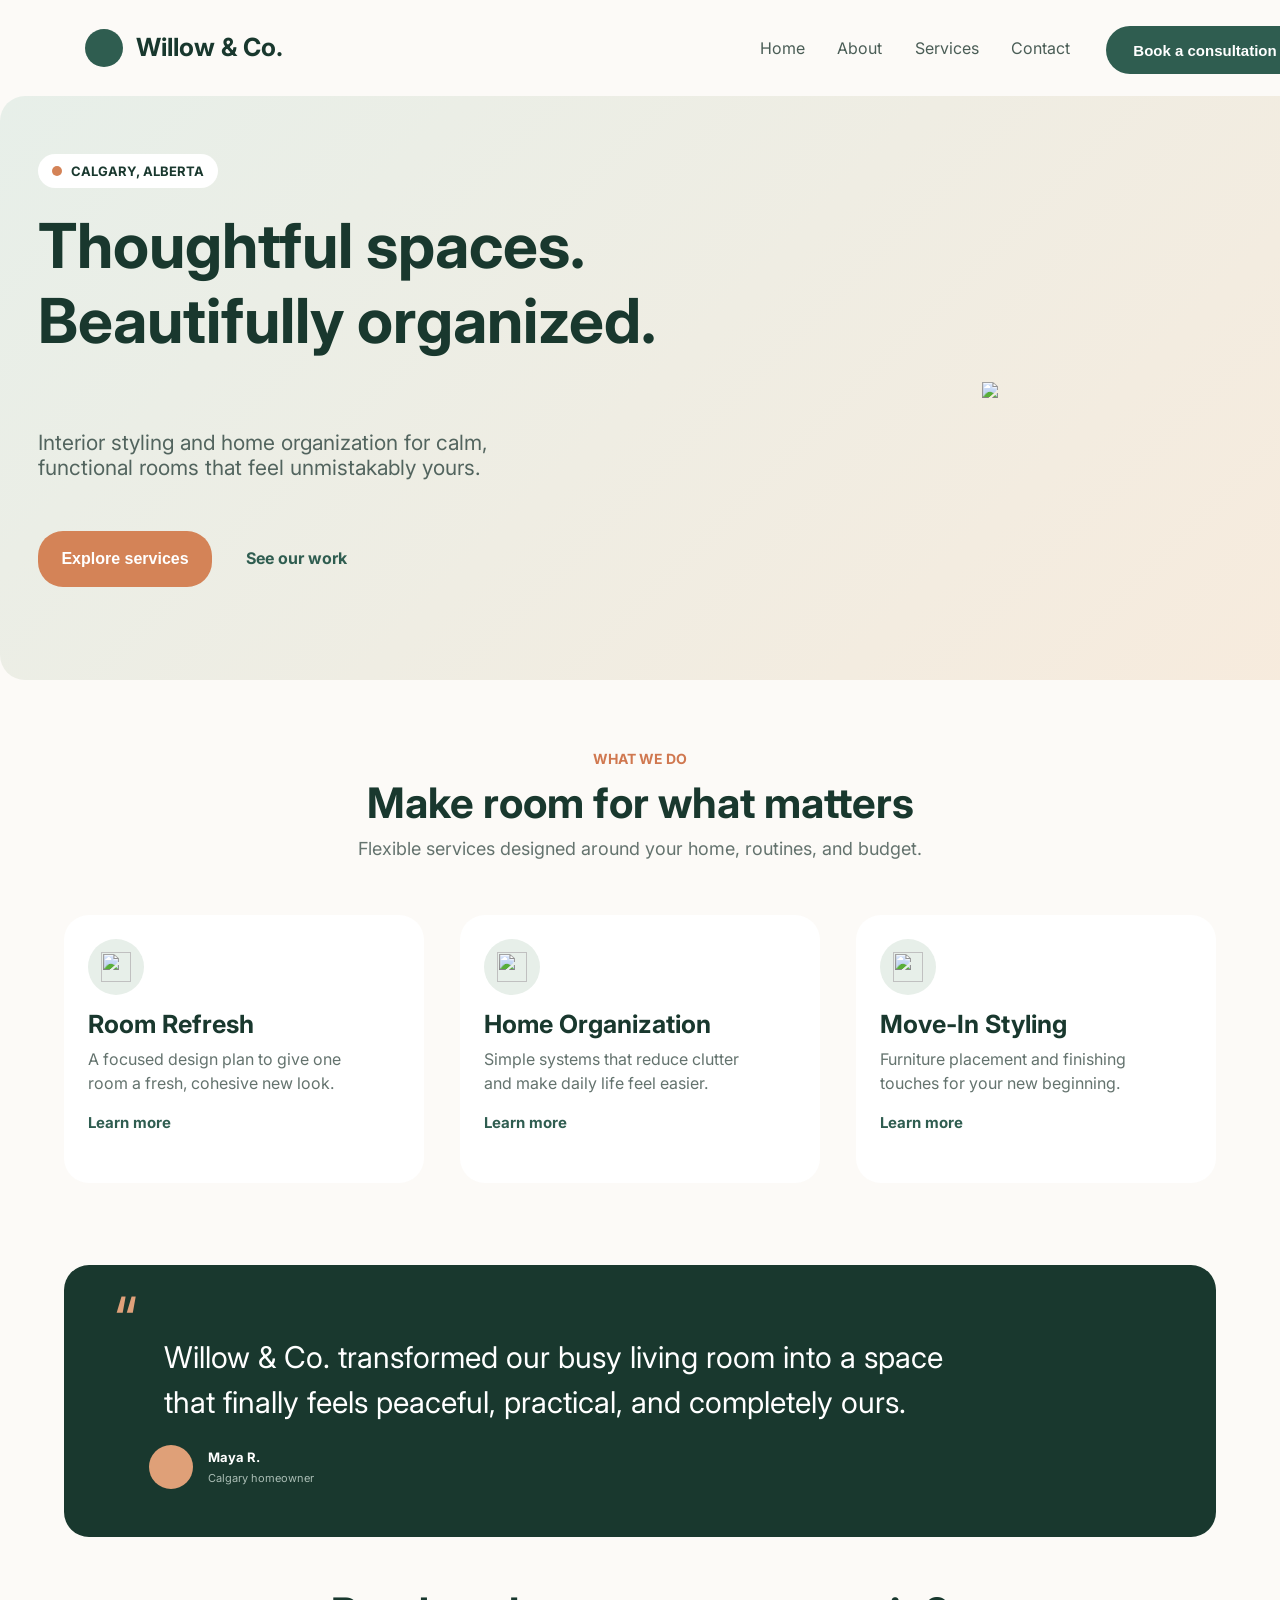
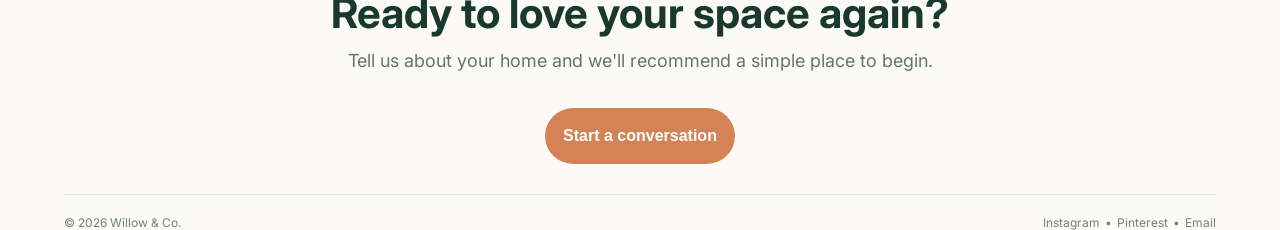
==== Website Recreation Assignment/index.html @ 3786ad33 "Add files via upload" ====
<!DOCTYPE html>

<html lang="en">

<head>
    <meta charset="UTF-8">
    <meta name="viewport" content="width=device-width, initial-scale=1.0">
    <title>Willow & Co.</title>
    <link rel="stylesheet" href="style.css">
</head>

<body>
    <header>
            <div class="logo-icon">
                <img src="/images/logo.png">
            </div>
            <h1 id="willow-text-nav">Willow & Co.</h1>
        <nav class="nav-links">
            <a href="" class="links">Home</a>
            <a href="" class="links">About</a>
            <a href="" class="links">Services</a>
            <a href="" class="links">Contact</a>
        </nav>
        <button id="consultation-button">Book a consultation</button>
    </header>
    <main>
        <section class="first-section">
            <div class="first-section-container">
                <div class="region-icon">
                    <div class="region-circle"></div>
                    <p id="region-text">CALGARY, ALBERTA</p>
                </div>
                <div class="first-section-header">
                    <h1 id="first-section-header-text">Thoughtful spaces.<br>Beautifully organized.</h1>
                </div>
                <div class="first-section-body">
                    <p id="first-section-body-text">Interior styling and home organization for calm,<br>functional rooms that feel unmistakably yours.</p>
                    <button id="explore-services-button">Explore services</button>
                    <a href="" class="links" id="see-work-link">See our work</a>
                </div>
                <div class="interior-image-div">
                    <img src="/images/interior.png">
                </div>
            </div>
        </section>
        <section class="second-section">
            <div class="second-section-text">
                <p id="what-we-do-text">WHAT WE DO</p>
                <h2>Make room for what matters</h2>
                <p>Flexible services designed around your home, routines, and budget.</p>
            </div>
        </section>
        <section class="third-section">
            <div class="grid-boxes">
                <div class="grid-box">
                    <div class="box-icon">
                        <img src="/images/icon-1.png">
                    </div>
                <h3>Room Refresh</h3>
                <p>A focused design plan to give one<br>room a fresh, cohesive new look.</p>
                <a href="">Learn more</a>
                </div>
                <div class="grid-box">
                    <div class="box-icon">
                        <img src="/images/icon-2.png">
                    </div>
                <h3>Home Organization</h3>
                <p>Simple systems that reduce clutter<br>and make daily life feel easier.</p>
                <a href="">Learn more</a>
                </div>
                <div class="grid-box">
                    <div class="box-icon">
                        <img src="/images/icon-3.png">
                    </div>
                <h3>Move-In Styling</h3>
                <p>Furniture placement and finishing<br>touches for your new beginning.</p>
                <a href="">Learn more</a>
                </div>
            </div>
        </section>
        <section class="fourth-section">
            <div class="review-div">
                <p class="quote">“</p>
                <p class="review-text">Willow & Co. transformed our busy living room into a space<br>that finally feels peaceful, practical, and completely ours.</p>
                <div class="review-writer-div">
                    <div class="review-writer-circle"></div>
                    <div class="review-writer-info-div">
                        <p class="review-writer-name">Maya R.</p>
                        <p class="review-writer-location">Calgary homeowner</p>
                    </div>
                </div>
            </div>
        </section>
        <section class="fifth-section">
            <div class="fifth-section-div">
                <h2>Ready to love your space again?</h2>
                <p>Tell us about your home and we'll recommend a simple place to begin.</p>
                <button>Start a conversation</button>
            </div>
        </section>
    </main>
    <footer>
        <p>© 2026 Willow & Co.</p>
        <div class="footer-links">
            <a href="">Instagram</a>
            <span>•</span>
            <a href="">Pinterest</a>
            <span>•</span>
            <a href="">Email</a>
        </div>
    </footer>
</body>

</html>
---- Website Recreation Assignment/style.css ----
@import url('https://fonts.googleapis.com/css2?family=Inter:wght@400;500;600;700&display=swap');

* {
    margin: 0;
}

body {
    font-family: 'Inter', sans-serif;
    background-color: #fcfaf7;
}

header {
    height: 96px;
}

.logo-icon {
    width: 38px;
    height: 38px;

    background-color: #2F5D50;
    border-radius: 50%;

    position: relative;
    top: 29px;
    left: 85px;
}

.logo-icon img {
    width: 17px;
    height: 17px;

    position: relative;
    top: 6px;
    left: 10px;
}

#willow-text-nav {
    position: absolute;
    top: 32px;
    left: 136px;

    color: #19382E;
    font-size: 25px;
    font-weight: bold;
}

.nav-links {
    display: flex;
    justify-content: space-between;

    width: 310px;

    position: absolute;
    top: 38px;
    left: 760px;
}

.links {
    text-decoration: none;
    color: #4A5D56;
    font-size: 16px;
}

#consultation-button {
    background-color: #2F5D50;
    border-radius: 25px;
    border: none;
    width: 198px;
    height: 48px;

    position: absolute;
    top: 26px;
    left: 1106px;

    color: #FFFFFF;
    font-size: 15px;
    font-weight: bold;
}

.first-section {
    padding-top: 0;
}

.first-section-container {
    height: 584px;
    width: 1312px;

    position: relative;
    margin: 0 auto;

    background: linear-gradient(135deg, #E7EFE9, #F7EBDD);
    border-radius: 25px;
}

.region-icon {
    height: 34px;
    width: 180px;

    position: relative;
    top: 58px;
    left: 38px;

    background-color: #FFFFFF;
    border-radius: 25px;

    display:flex;
    justify-content: center;
    align-items: center;
    gap: 9px;
}

.region-circle {
    width: 10px;
    height: 10px;
    
    background-color: #D48357;
    border-radius: 50%;
}

#region-text {
    color: #19382E;
    font-size: 13px;
    font-weight: bold;
}

.first-section-header {
    position: relative;
    top: 78px;
    left: 38px;
}

#first-section-header-text {
    color: #19382E;
    font-size: 62px;
    font-weight: bold;
}

.first-section-body {
    position: relative;
    top: 150px;
    left: 38px;
}

#first-section-body-text {
    color: #52645E;
    font-size: 21px;
}

#explore-services-button {
    background-color: #D48357;
    border-radius: 25px;
    border: none;
    width: 174px;
    height: 56px;

    position: relative;
    top: 51px;

    color: #FFFFFF;
    font-size: 16px;
    font-weight: bold;
}

#see-work-link {
    position: relative;
    left: 30px;
    top: 51px;

    color: #2F5D50;
    font-size: 16px;
    font-weight: bold;
}

.interior-image-div {
    width: 500px;
    height: 452px;

    position: absolute;
    top: 68px;
    right: 72px;

    display: flex;
    justify-content: center;
    align-items: center;
}

.second-section {
    padding-top: 70px;
}

.second-section-text {
    display: flex;
    flex-direction: column;
    justify-content: center;
    align-items: center;
    gap: 10px;
}

#what-we-do-text {
    color: #D07850;
    font-size: 14px;
    font-weight: bold;
}

.second-section-text h2{
    color: #19382E;
    font-size: 42px;
    font-weight: bold;
}

.second-section-text p{
    color: #64736E;
    font-size: 18px;
}

.grid-boxes {
    display: grid;
    grid-template-columns: repeat(3, 1fr);
    gap: 36px;

    width: 90%;
    max-width: 1312px;
    margin: 40px auto;
}

.grid-box {
    background-color: white;
    height: 220px;
    padding: 24px;
    border-radius: 18px;
    min-width: 0;
}

.third-section {
    margin-top: 56px;
}

.grid-box {
    background-color: #FFFFFF;
    height: 220px;
    padding: 24px;
    border-radius: 25px;
}

.box-icon {
    width: 56px;
    height: 56px;

    background-color: #E7EFE9;
    border-radius: 50%;

    display: flex;
    justify-content: center;
    align-items: center;
}

.box-icon img {
    width: 30px;
    height: 30px;
}

.grid-box h3 {
    margin-top: 14px;

    color: #19382E;
    font-size: 25px;
    font-weight: bold;
}

.grid-box p {
    margin-top: 8px;

    color: #64736E;
    font-size: 16px;
    line-height: 1.5;
}

.grid-box a {
    display: block;

    margin-top: 18px;

    color: #2F5D50;
    font-size: 15px;
    font-weight: bold;
    text-decoration: none;
}

.fourth-section {
    margin-top: 82px;
}

.review-div {
    width: 90%;
    max-width: 1248px;
    height: 272px;

    margin: 0 auto;

    background-color: #19382E;
    border-radius: 25px;

    position: relative;
}

.quote {
    position: absolute;
    top: 15px;
    left: 50px;

    color: #DFA17A;
    font-size: 68px;
}

.review-text {
    position: absolute;
    top: 70px;
    left: 100px;

    color: #FFFFFF;
    font-size: 30px;
    line-height: 1.5;
}

.review-writer-div {
    position: absolute;
    top: 180px;
    left: 85px;

    display: flex;
    align-items: center;
    gap: 15px;
}

.review-writer-circle {
    width: 44px;
    height: 44px;

    background-color: #DFA078;
    border-radius: 50%;
}

.review-writer-info-div {
    display: flex;
    flex-direction: column;
    gap: 6px;
}

.review-writer-name {
    color: #FFFFFF;
    font-size: 13px;
    font-weight: bold;
}

.review-writer-location {
    color: #AABDB5;
    font-size: 11px;
}

.fifth-section {
    margin-top: 50px;
}

.fifth-section-div {
    display: flex;
    flex-direction: column;
    align-items: center;
    gap: 12px;

    text-align: center;
}

.fifth-section-div h2 {
    color: #19382E;
    font-size: 42px;
    font-weight: bold;
}

.fifth-section-div p {
    color: #64736E;
    font-size: 18px;
}

.fifth-section-div button {
    width: 190px;
    height: 56px;

    margin-top: 25px;

    background-color: #D48357;
    border: none;
    border-radius: 28px;

    color: #FFFFFF;
    font-size: 16px;
    font-weight: bold;
}

footer {
    width: 90%;
    max-width: 1312px;

    margin: 30px auto 0;
    padding-top: 20px;

    border-top: 1px solid #E2E5E2;

    display: flex;
    justify-content: space-between;
    align-items: center;

    color: #72807B;
    font-size: 12px;
}

.footer-links {
    display: flex;
    gap: 5px;
}

.footer-links a {
    color: #72807B;
    text-decoration: none;
}
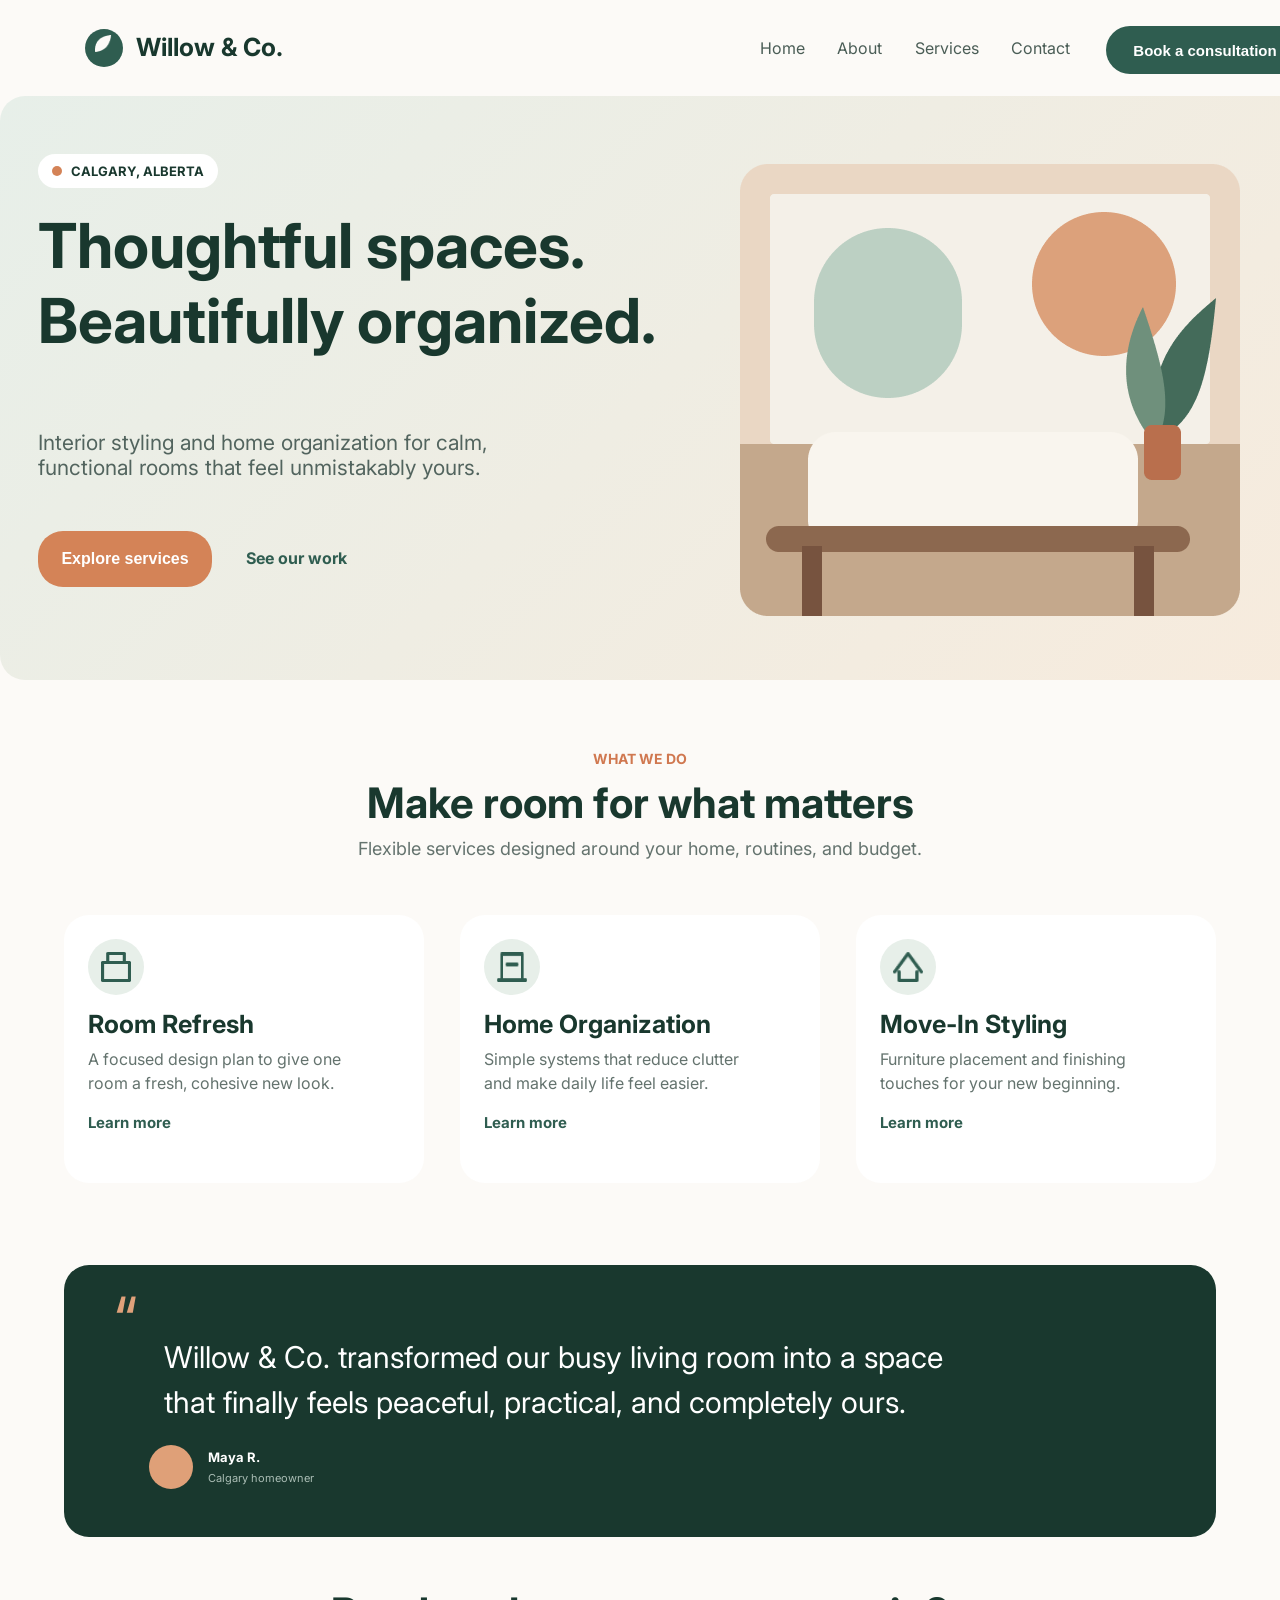
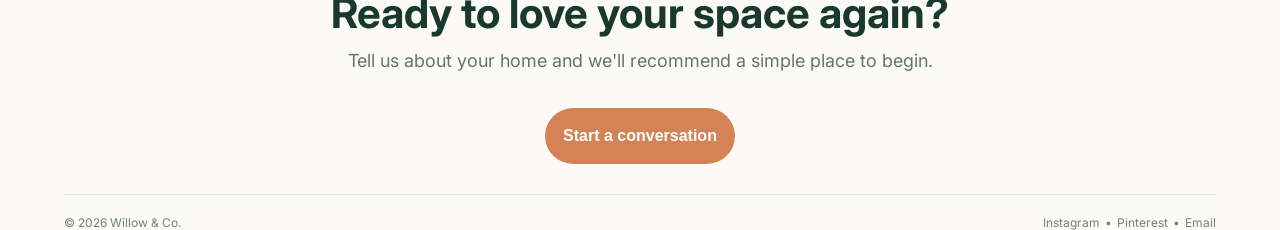
==== commit 408437e6: "Update index.html" ====
--- a/Website Recreation Assignment/index.html
+++ b/Website Recreation Assignment/index.html
@@ -12,7 +12,7 @@
 <body>
     <header>
             <div class="logo-icon">
-                <img src="/images/logo.png">
+                <img src="images/logo.png">
             </div>
             <h1 id="willow-text-nav">Willow & Co.</h1>
         <nav class="nav-links">
@@ -39,7 +39,7 @@
                     <a href="" class="links" id="see-work-link">See our work</a>
                 </div>
                 <div class="interior-image-div">
-                    <img src="/images/interior.png">
+                    <img src="images/interior.png">
                 </div>
             </div>
         </section>
@@ -54,7 +54,7 @@
             <div class="grid-boxes">
                 <div class="grid-box">
                     <div class="box-icon">
-                        <img src="/images/icon-1.png">
+                        <img src="images/icon-1.png">
                     </div>
                 <h3>Room Refresh</h3>
                 <p>A focused design plan to give one<br>room a fresh, cohesive new look.</p>
@@ -62,7 +62,7 @@
                 </div>
                 <div class="grid-box">
                     <div class="box-icon">
-                        <img src="/images/icon-2.png">
+                        <img src="images/icon-2.png">
                     </div>
                 <h3>Home Organization</h3>
                 <p>Simple systems that reduce clutter<br>and make daily life feel easier.</p>
@@ -70,7 +70,7 @@
                 </div>
                 <div class="grid-box">
                     <div class="box-icon">
-                        <img src="/images/icon-3.png">
+                        <img src="images/icon-3.png">
                     </div>
                 <h3>Move-In Styling</h3>
                 <p>Furniture placement and finishing<br>touches for your new beginning.</p>
@@ -111,4 +111,4 @@
     </footer>
 </body>
 
-</html>+</html>
